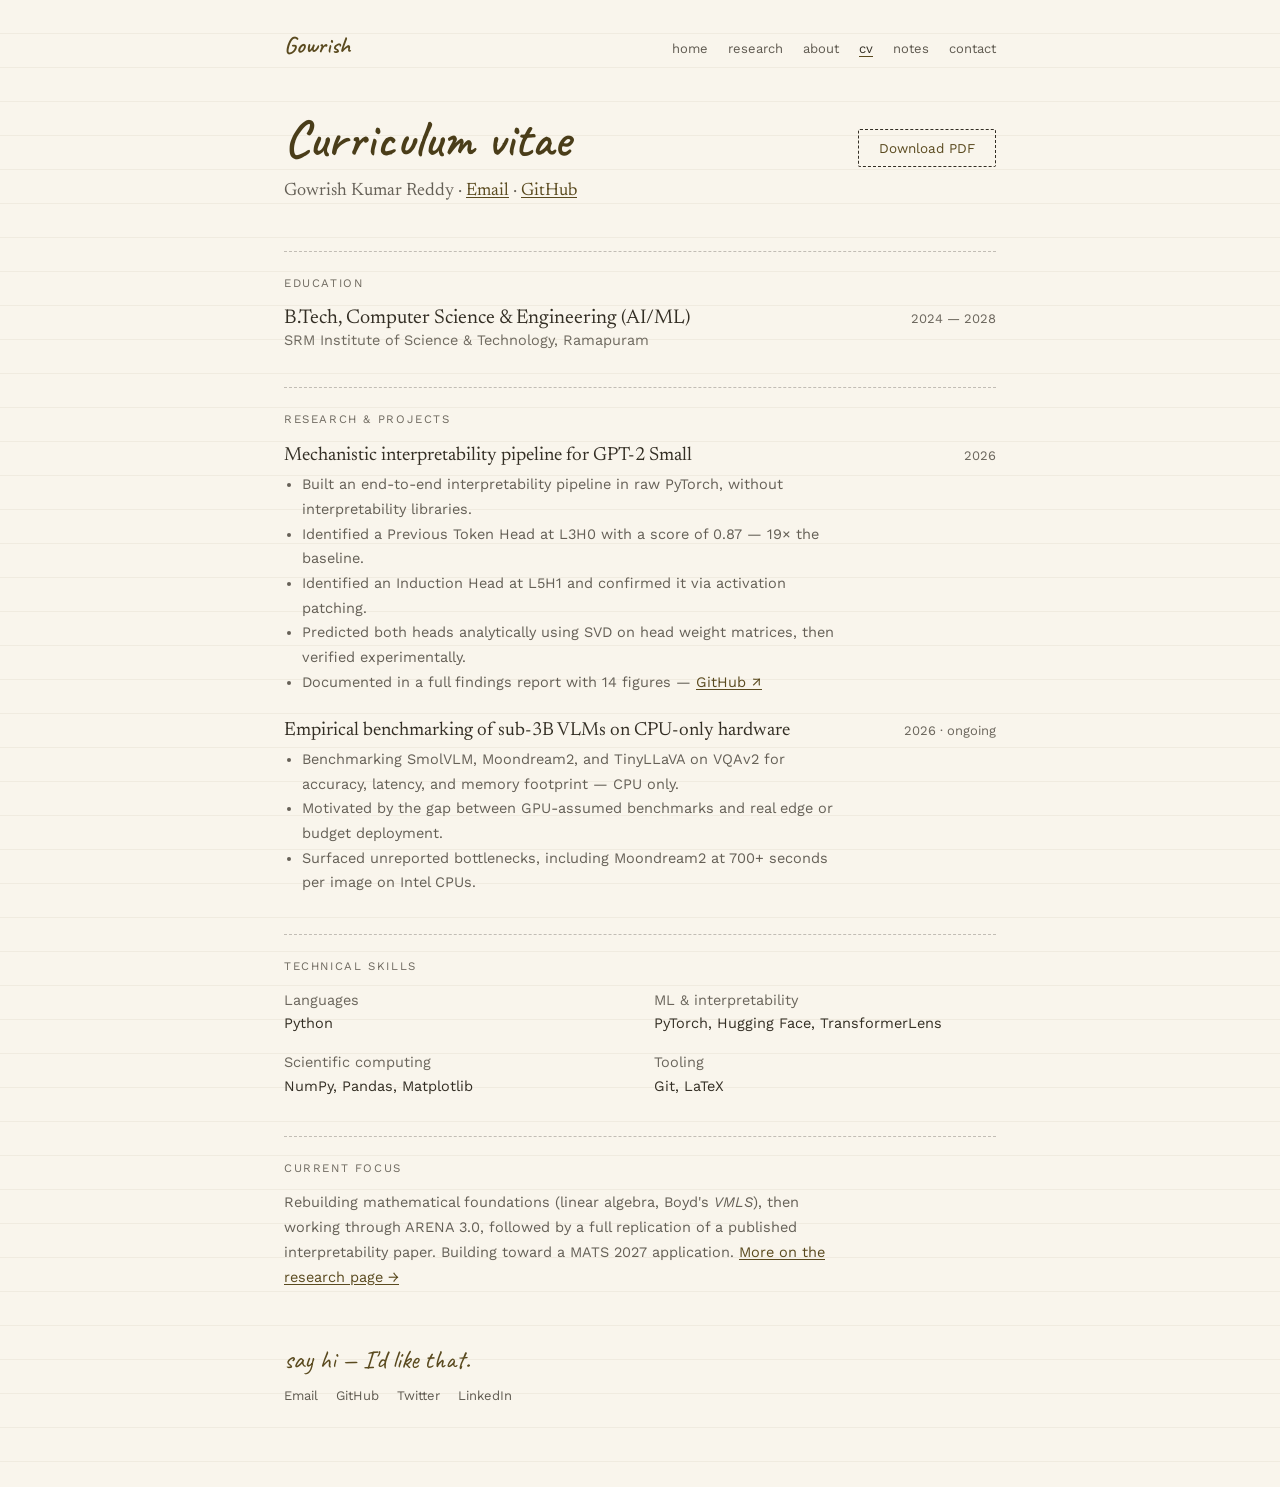
==== cv/index.html @ 9670a247 "Initial portfolio site build Six-page static site (Home, Research, About, CV, Notes, Contact) built " ====
<!DOCTYPE html>
<html lang="en">
<head>
<meta charset="utf-8">
<meta name="viewport" content="width=device-width, initial-scale=1">
<title>CV — Gowrish Kumar Reddy</title>
<meta name="description" content="Curriculum vitae — Gowrish Kumar Reddy.">
<link rel="icon" href="/favicon.svg" type="image/svg+xml">
<link rel="preconnect" href="https://fonts.googleapis.com">
<link rel="preconnect" href="https://fonts.gstatic.com" crossorigin>
<link href="https://fonts.googleapis.com/css2?family=Newsreader:ital,opsz,wght@0,6..72,400;0,6..72,500;0,6..72,600;1,6..72,400&family=Work+Sans:wght@400;500;600&family=Caveat:wght@500;600&display=swap" rel="stylesheet">
<link rel="stylesheet" href="/styles.css">
</head>
<body>
<div class="page">
  <div class="container">
    <header class="site-nav">
      <a href="/" class="wordmark">Gowrish</a>
      <nav class="nav-links">
        <a href="/">home</a>
        <a href="/research/">research</a>
        <a href="/about/">about</a>
        <a href="/cv/" class="active">cv</a>
        <a href="/notes/">notes</a>
        <a href="/contact/">contact</a>
      </nav>
    </header>
  </div>

  <div class="container" style="padding-top:52px">
    <div style="display:flex; justify-content:space-between; align-items:flex-end; gap:20px; flex-wrap:wrap; margin-bottom:10px">
      <h1 class="h1-inner" style="margin:0">Curriculum vitae</h1>
      <a href="/cv.pdf" download class="btn-dashed" style="text-decoration:none">Download PDF</a>
    </div>
    <p style="font-family:'Newsreader',serif; font-size:18px; line-height:1.6; color:var(--ink-75); max-width:52ch; margin:0">Gowrish Kumar Reddy · <a href="mailto:gowrishkumar61@gmail.com" class="link-underline" style="text-underline-offset:2px">Email</a> · <a href="https://github.com/gowrish-kumar-61" class="link-underline" style="text-underline-offset:2px" target="_blank" rel="noopener noreferrer">GitHub</a></p>
  </div>

  <div class="container" style="padding-top:46px">
    <div class="divider" style="padding-top:24px">
      <div class="eyebrow" style="letter-spacing:.14em; margin-bottom:18px">Education</div>
      <div style="display:flex; justify-content:space-between; align-items:baseline; gap:20px; flex-wrap:wrap">
        <div>
          <div style="font-family:'Newsreader',serif; font-size:20px; margin-bottom:4px">B.Tech, Computer Science &amp; Engineering (AI/ML)</div>
          <div style="font-size:14.5px; color:var(--ink-70)">SRM Institute of Science &amp; Technology, Ramapuram</div>
        </div>
        <div style="font-size:13px; color:var(--ink-72); white-space:nowrap">2024 — 2028</div>
      </div>
    </div>
  </div>

  <div class="container" style="padding-top:38px">
    <div class="divider" style="padding-top:24px">
      <div class="eyebrow" style="letter-spacing:.14em; margin-bottom:20px">Research &amp; projects</div>

      <div style="margin-bottom:26px">
        <div style="display:flex; justify-content:space-between; align-items:baseline; gap:20px; flex-wrap:wrap; margin-bottom:8px">
          <div style="font-family:'Newsreader',serif; font-size:19px">Mechanistic interpretability pipeline for GPT-2 Small</div>
          <div style="font-size:13px; color:var(--ink-72); white-space:nowrap">2026</div>
        </div>
        <ul style="margin:0; padding-left:18px; font-size:14.5px; line-height:1.7; color:var(--ink-75); max-width:62ch">
          <li>Built an end-to-end interpretability pipeline in raw PyTorch, without interpretability libraries.</li>
          <li>Identified a Previous Token Head at L3H0 with a score of 0.87 — 19× the baseline.</li>
          <li>Identified an Induction Head at L5H1 and confirmed it via activation patching.</li>
          <li>Predicted both heads analytically using SVD on head weight matrices, then verified experimentally.</li>
          <li>Documented in a full findings report with 14 figures — <a href="https://github.com/gowrish-kumar-61/mechanistic-interp-gpt2" class="link-underline" style="text-underline-offset:2px" target="_blank" rel="noopener noreferrer">GitHub ↗</a></li>
        </ul>
      </div>

      <div>
        <div style="display:flex; justify-content:space-between; align-items:baseline; gap:20px; flex-wrap:wrap; margin-bottom:8px">
          <div style="font-family:'Newsreader',serif; font-size:19px">Empirical benchmarking of sub-3B VLMs on CPU-only hardware</div>
          <div style="font-size:13px; color:var(--ink-72); white-space:nowrap">2026 · ongoing</div>
        </div>
        <ul style="margin:0; padding-left:18px; font-size:14.5px; line-height:1.7; color:var(--ink-75); max-width:62ch">
          <li>Benchmarking SmolVLM, Moondream2, and TinyLLaVA on VQAv2 for accuracy, latency, and memory footprint — CPU only.</li>
          <li>Motivated by the gap between GPU-assumed benchmarks and real edge or budget deployment.</li>
          <li>Surfaced unreported bottlenecks, including Moondream2 at 700+ seconds per image on Intel CPUs.</li>
        </ul>
      </div>
    </div>
  </div>

  <div class="container" style="padding-top:38px">
    <div class="divider" style="padding-top:24px">
      <div class="eyebrow" style="letter-spacing:.14em; margin-bottom:16px">Technical skills</div>
      <div class="skills-grid">
        <div><span class="label">Languages</span><br>Python</div>
        <div><span class="label">ML &amp; interpretability</span><br>PyTorch, Hugging Face, TransformerLens</div>
        <div><span class="label">Scientific computing</span><br>NumPy, Pandas, Matplotlib</div>
        <div><span class="label">Tooling</span><br>Git, LaTeX</div>
      </div>
    </div>
  </div>

  <div class="container" style="padding-top:38px">
    <div class="divider" style="padding-top:24px">
      <div class="eyebrow" style="letter-spacing:.14em; margin-bottom:16px">Current focus</div>
      <p style="font-size:14.5px; line-height:1.72; color:var(--ink-75); max-width:62ch; margin:0; text-wrap:pretty">Rebuilding mathematical foundations (linear algebra, Boyd's <i>VMLS</i>), then working through ARENA 3.0, followed by a full replication of a published interpretability paper. Building toward a MATS 2027 application. <a href="/research/" class="link-underline" style="text-underline-offset:2px">More on the research page →</a></p>
    </div>
  </div>

  <footer class="container site-footer">
    <div class="footer-title">say hi — I'd like that.</div>
    <div class="footer-links">
      <a href="mailto:gowrishkumar61@gmail.com">Email</a>
      <a href="https://github.com/gowrish-kumar-61" target="_blank" rel="noopener noreferrer">GitHub</a>
      <a href="https://twitter.com/gowrishkumar23" target="_blank" rel="noopener noreferrer">Twitter</a>
      <a href="https://linkedin.com/in/gowrish-kumar-reddy-ab1a0132b" target="_blank" rel="noopener noreferrer">LinkedIn</a>
    </div>
  </footer>
</div>
</body>
</html>
---- styles.css ----
/* Design tokens — see README.md */
:root {
  --paper: #f9f5ec;
  --rule-line: rgba(120, 100, 60, .07);
  --ink: #332e24;
  --ink-80: rgba(51, 46, 36, .8);
  --ink-78: rgba(51, 46, 36, .78);
  --ink-76: rgba(51, 46, 36, .76);
  --ink-75: rgba(51, 46, 36, .75);
  --ink-72: rgba(51, 46, 36, .72);
  --ink-70: rgba(51, 46, 36, .7);
  --ink-68: rgba(51, 46, 36, .68);
  --heading-brown: #4a3d19;
  --accent-brown: #5a4a1f;
  --link-hover: #8a6f1f;
  --sticky-yellow: #fef4a8;
  --sticky-ink: #5a5320;
  --panel-wash: rgba(90, 74, 31, .06);
  --chip-bg: rgba(90, 74, 31, .13);
  --dashed-rule: rgba(51, 46, 36, .28);
}

* { box-sizing: border-box; }

body {
  margin: 0;
  background: var(--paper);
  color: var(--ink);
  font-family: 'Work Sans', system-ui, sans-serif;
}

a { color: var(--accent-brown); text-decoration: none; }
a:hover { color: var(--link-hover); }

.page {
  min-height: 100vh;
  background: var(--paper);
  background-image: repeating-linear-gradient(var(--paper) 0 33px, var(--rule-line) 33px 34px);
  padding-bottom: 84px;
}

.container {
  max-width: 780px;
  margin: 0 auto;
  padding: 0 34px;
}

/* Nav */
.site-nav {
  display: flex;
  justify-content: space-between;
  align-items: baseline;
  flex-wrap: wrap;
  gap: 14px;
  padding-top: 30px;
}

.wordmark {
  font-family: 'Caveat', cursive;
  font-size: 24px;
  font-weight: 600;
  color: var(--accent-brown);
}

.nav-links {
  display: flex;
  gap: 20px;
  font-size: 13px;
  color: var(--ink-78);
  flex-wrap: wrap;
}

.nav-links a { color: inherit; }
.nav-links a:hover { color: var(--link-hover); }
.nav-links a.active {
  color: var(--ink);
  border-bottom: 1.5px solid var(--accent-brown);
}

/* Footer */
.site-footer { padding-top: 52px; }

.footer-title {
  font-family: 'Caveat', cursive;
  font-size: 26px;
  color: var(--accent-brown);
  margin-bottom: 12px;
}

.footer-links {
  display: flex;
  gap: 18px;
  font-size: 13px;
  color: var(--ink-78);
  flex-wrap: wrap;
}

.footer-links a { color: inherit; }
.footer-links a:hover { color: var(--link-hover); }

/* Headings */
.h1-home {
  font-family: 'Caveat', cursive;
  font-weight: 600;
  font-size: clamp(40px, 6.4vw, 64px);
  line-height: 1.02;
  margin: 0 0 20px;
  color: var(--heading-brown);
}

.h1-inner {
  font-family: 'Caveat', cursive;
  font-weight: 600;
  font-size: clamp(36px, 5.4vw, 52px);
  line-height: 1.05;
  margin: 0 0 20px;
  color: var(--heading-brown);
}

.subheading {
  font-family: 'Caveat', cursive;
  font-size: 27px;
  color: var(--accent-brown);
  margin-bottom: 6px;
}

.subheading-lg {
  font-family: 'Caveat', cursive;
  font-size: 28px;
  color: var(--accent-brown);
}

/* Components */
.badge-sticky {
  display: inline-block;
  background: var(--sticky-yellow);
  padding: 6px 12px;
  font-size: 12px;
  color: var(--sticky-ink);
  transform: rotate(-1.2deg);
  margin-bottom: 26px;
  box-shadow: 0 1px 3px rgba(0, 0, 0, .12);
}

.sticky-note {
  background: var(--sticky-yellow);
  padding: 16px 18px;
  font-size: 13.5px;
  line-height: 1.6;
  color: var(--sticky-ink);
  transform: rotate(-.7deg);
  box-shadow: 0 1px 3px rgba(0, 0, 0, .12);
}

.sticky-note a { color: var(--sticky-ink); text-decoration: underline; }

.quote-panel {
  background: var(--panel-wash);
  border-radius: 3px;
  padding: 20px 24px;
}

.quote-panel blockquote {
  font-family: 'Newsreader', serif;
  font-style: italic;
  font-size: 20px;
  line-height: 1.45;
  color: var(--heading-brown);
  margin: 0;
}

.quote-panel .caption {
  font-size: 12.5px;
  color: var(--ink-80);
  margin-top: 10px;
  line-height: 1.6;
}

.btn-dashed {
  display: inline-block;
  border: 1.5px dashed var(--ink);
  border-radius: 2px;
  padding: 10px 20px;
  font-size: 13.5px;
}

.link-underline {
  text-decoration: underline;
  text-underline-offset: 3px;
}

.divider {
  border-top: 1.5px dashed var(--dashed-rule);
}

.eyebrow {
  font-size: 11.5px;
  letter-spacing: .12em;
  text-transform: uppercase;
  color: var(--ink-70);
}

.chip {
  font-size: 12px;
  background: var(--chip-bg);
  padding: 5px 11px;
  border-radius: 3px;
  color: var(--ink-75);
}

.chip-lg {
  background: rgba(90, 74, 31, .14);
  padding: 3px 9px;
  border-radius: 3px;
}

.chip-row {
  display: flex;
  gap: 10px;
  flex-wrap: wrap;
}

.meta-row {
  display: flex;
  gap: 12px;
  align-items: center;
  font-size: 12.5px;
  color: var(--ink-78);
  flex-wrap: wrap;
}

.card-grid {
  display: grid;
  grid-template-columns: repeat(auto-fit, minmax(min(100%, 220px), 1fr));
  gap: 20px;
}

.contact-grid {
  display: grid;
  grid-template-columns: repeat(auto-fit, minmax(min(100%, 200px), 1fr));
  gap: 18px;
  max-width: 620px;
}

.contact-card {
  background: var(--panel-wash);
  border-radius: 3px;
  padding: 18px 20px;
  display: block;
}

.contact-card .eyebrow { margin-bottom: 6px; }
.contact-card .card-title {
  font-family: 'Newsreader', serif;
  font-size: 19px;
  color: var(--ink);
}

.skills-grid {
  display: grid;
  grid-template-columns: repeat(auto-fit, minmax(min(100%, 240px), 1fr));
  gap: 16px 28px;
  font-size: 14.5px;
  line-height: 1.6;
}

.skills-grid .label { color: var(--ink-72); }

.pdf-chip {
  border: 1.5px dashed rgba(51, 46, 36, .35);
  border-radius: 2px;
  padding: 9px 16px;
  font-size: 13px;
  color: var(--ink-72);
  cursor: default;
}
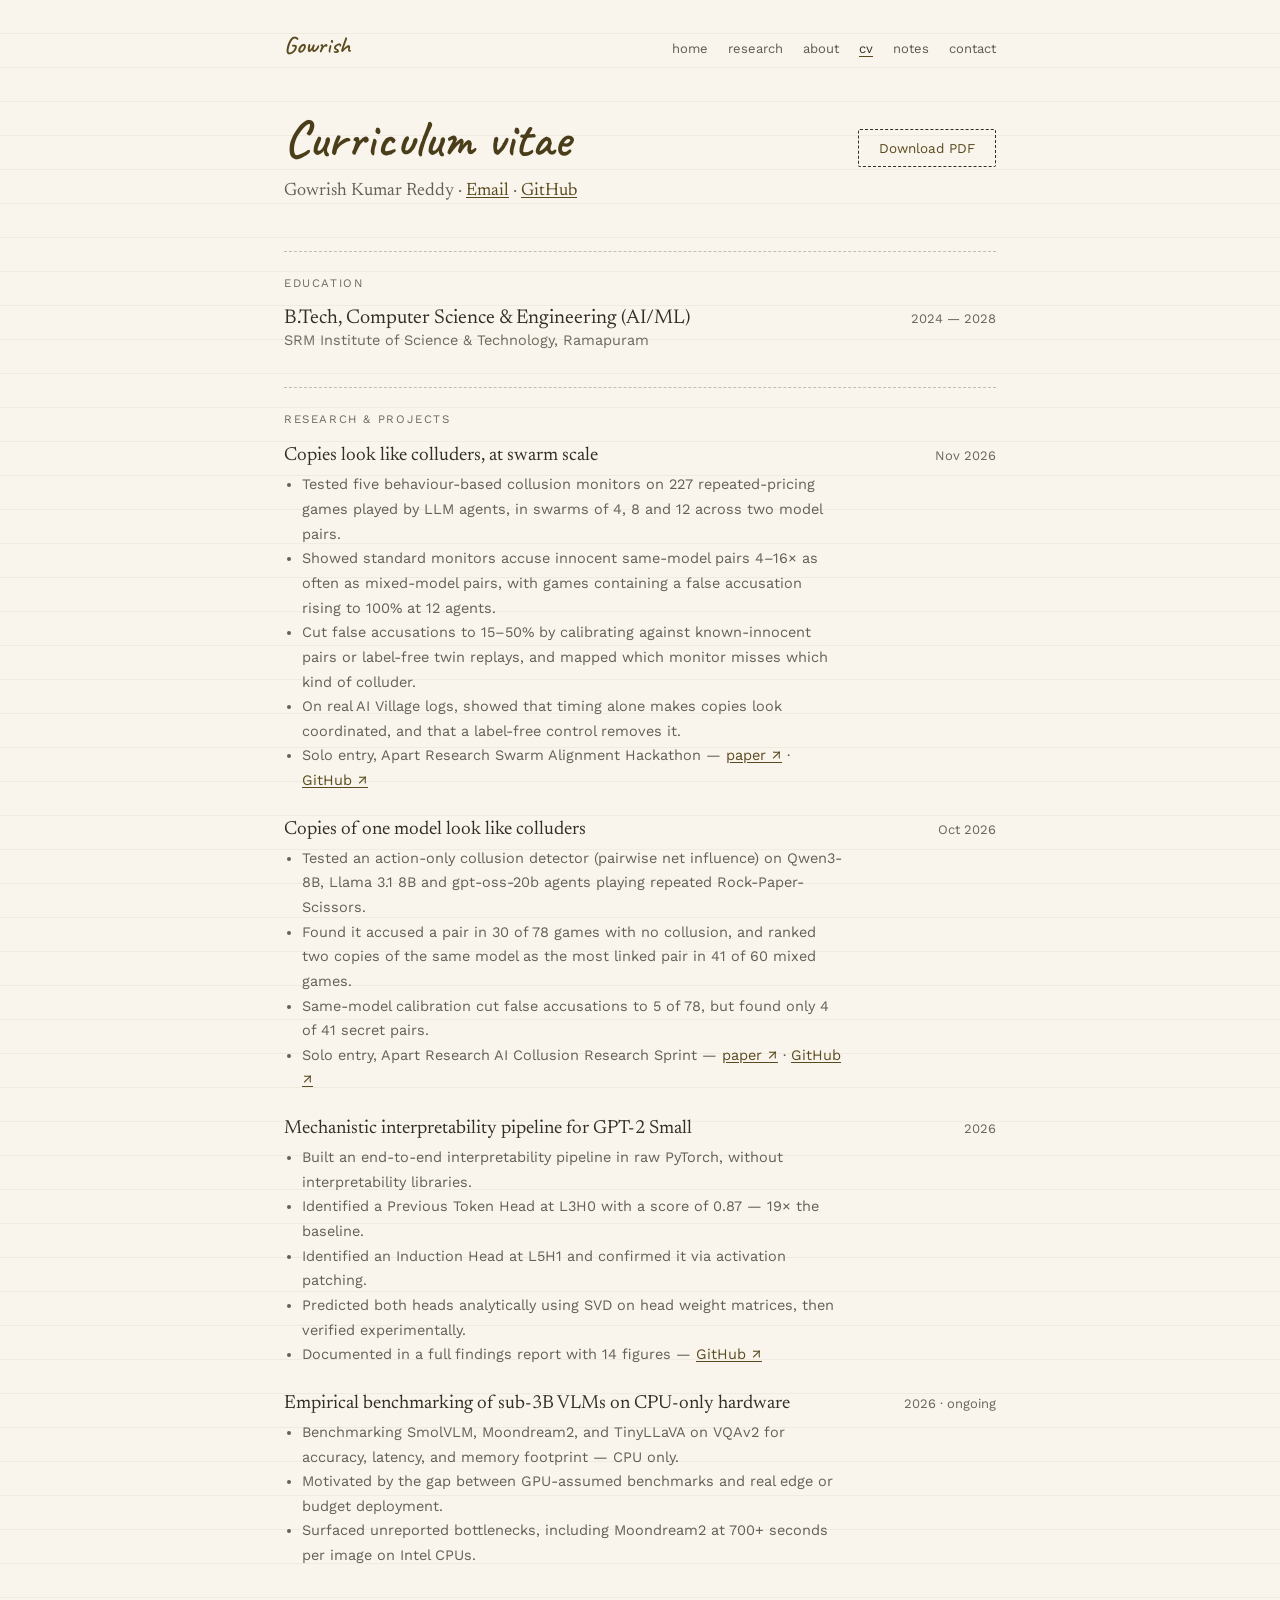
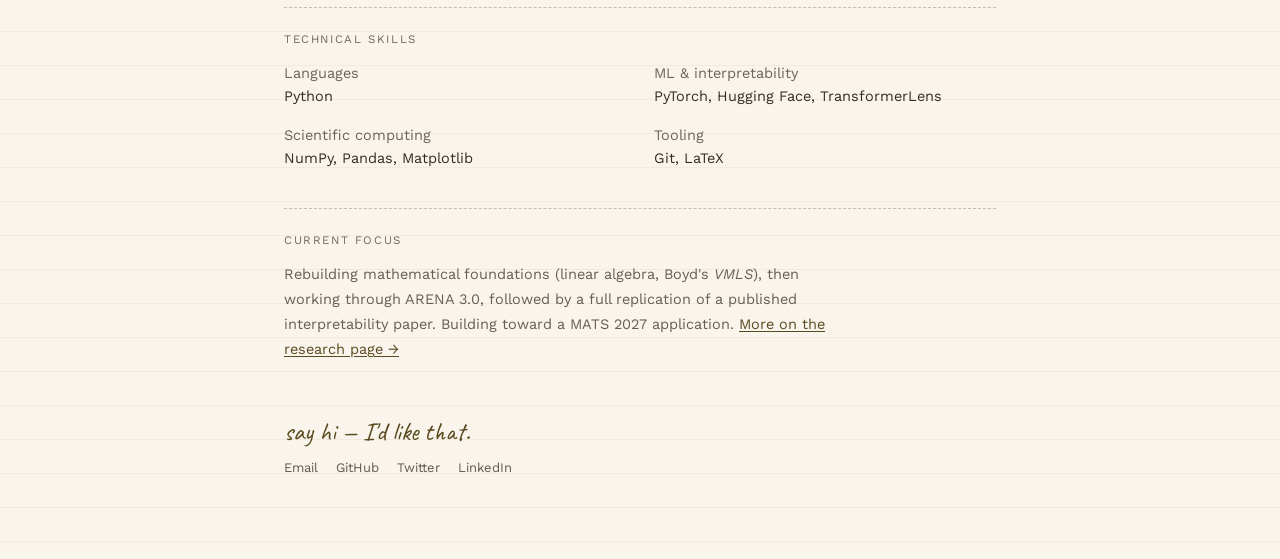
==== commit 51e79352: "Add swarm-scale collusion monitor project (Apart Swarm Alignment Hackathon) Adds the project to the " ====
--- a/cv/index.html
+++ b/cv/index.html
@@ -51,6 +51,33 @@
   <div class="container" style="padding-top:38px">
     <div class="divider" style="padding-top:24px">
       <div class="eyebrow" style="letter-spacing:.14em; margin-bottom:20px">Research &amp; projects</div>
+
+      <div style="margin-bottom:26px">
+        <div style="display:flex; justify-content:space-between; align-items:baseline; gap:20px; flex-wrap:wrap; margin-bottom:8px">
+          <div style="font-family:'Newsreader',serif; font-size:19px">Copies look like colluders, at swarm scale</div>
+          <div style="font-size:13px; color:var(--ink-72); white-space:nowrap">Nov 2026</div>
+        </div>
+        <ul style="margin:0; padding-left:18px; font-size:14.5px; line-height:1.7; color:var(--ink-75); max-width:62ch">
+          <li>Tested five behaviour-based collusion monitors on 227 repeated-pricing games played by LLM agents, in swarms of 4, 8 and 12 across two model pairs.</li>
+          <li>Showed standard monitors accuse innocent same-model pairs 4–16× as often as mixed-model pairs, with games containing a false accusation rising to 100% at 12 agents.</li>
+          <li>Cut false accusations to 15–50% by calibrating against known-innocent pairs or label-free twin replays, and mapped which monitor misses which kind of colluder.</li>
+          <li>On real AI Village logs, showed that timing alone makes copies look coordinated, and that a label-free control removes it.</li>
+          <li>Solo entry, Apart Research Swarm Alignment Hackathon — <a href="/research/copies-look-like-colluders-swarm.pdf" class="link-underline" style="text-underline-offset:2px" target="_blank" rel="noopener noreferrer">paper ↗</a> · <a href="https://github.com/gowrish-kumar-61/copies-look-like-colluders-swarm" class="link-underline" style="text-underline-offset:2px" target="_blank" rel="noopener noreferrer">GitHub ↗</a></li>
+        </ul>
+      </div>
+
+      <div style="margin-bottom:26px">
+        <div style="display:flex; justify-content:space-between; align-items:baseline; gap:20px; flex-wrap:wrap; margin-bottom:8px">
+          <div style="font-family:'Newsreader',serif; font-size:19px">Copies of one model look like colluders</div>
+          <div style="font-size:13px; color:var(--ink-72); white-space:nowrap">Oct 2026</div>
+        </div>
+        <ul style="margin:0; padding-left:18px; font-size:14.5px; line-height:1.7; color:var(--ink-75); max-width:62ch">
+          <li>Tested an action-only collusion detector (pairwise net influence) on Qwen3-8B, Llama 3.1 8B and gpt-oss-20b agents playing repeated Rock-Paper-Scissors.</li>
+          <li>Found it accused a pair in 30 of 78 games with no collusion, and ranked two copies of the same model as the most linked pair in 41 of 60 mixed games.</li>
+          <li>Same-model calibration cut false accusations to 5 of 78, but found only 4 of 41 secret pairs.</li>
+          <li>Solo entry, Apart Research AI Collusion Research Sprint — <a href="/research/copies-look-like-colluders.pdf" class="link-underline" style="text-underline-offset:2px" target="_blank" rel="noopener noreferrer">paper ↗</a> · <a href="https://github.com/gowrish-kumar-61/copies-look-like-colluders" class="link-underline" style="text-underline-offset:2px" target="_blank" rel="noopener noreferrer">GitHub ↗</a></li>
+        </ul>
+      </div>
 
       <div style="margin-bottom:26px">
         <div style="display:flex; justify-content:space-between; align-items:baseline; gap:20px; flex-wrap:wrap; margin-bottom:8px">
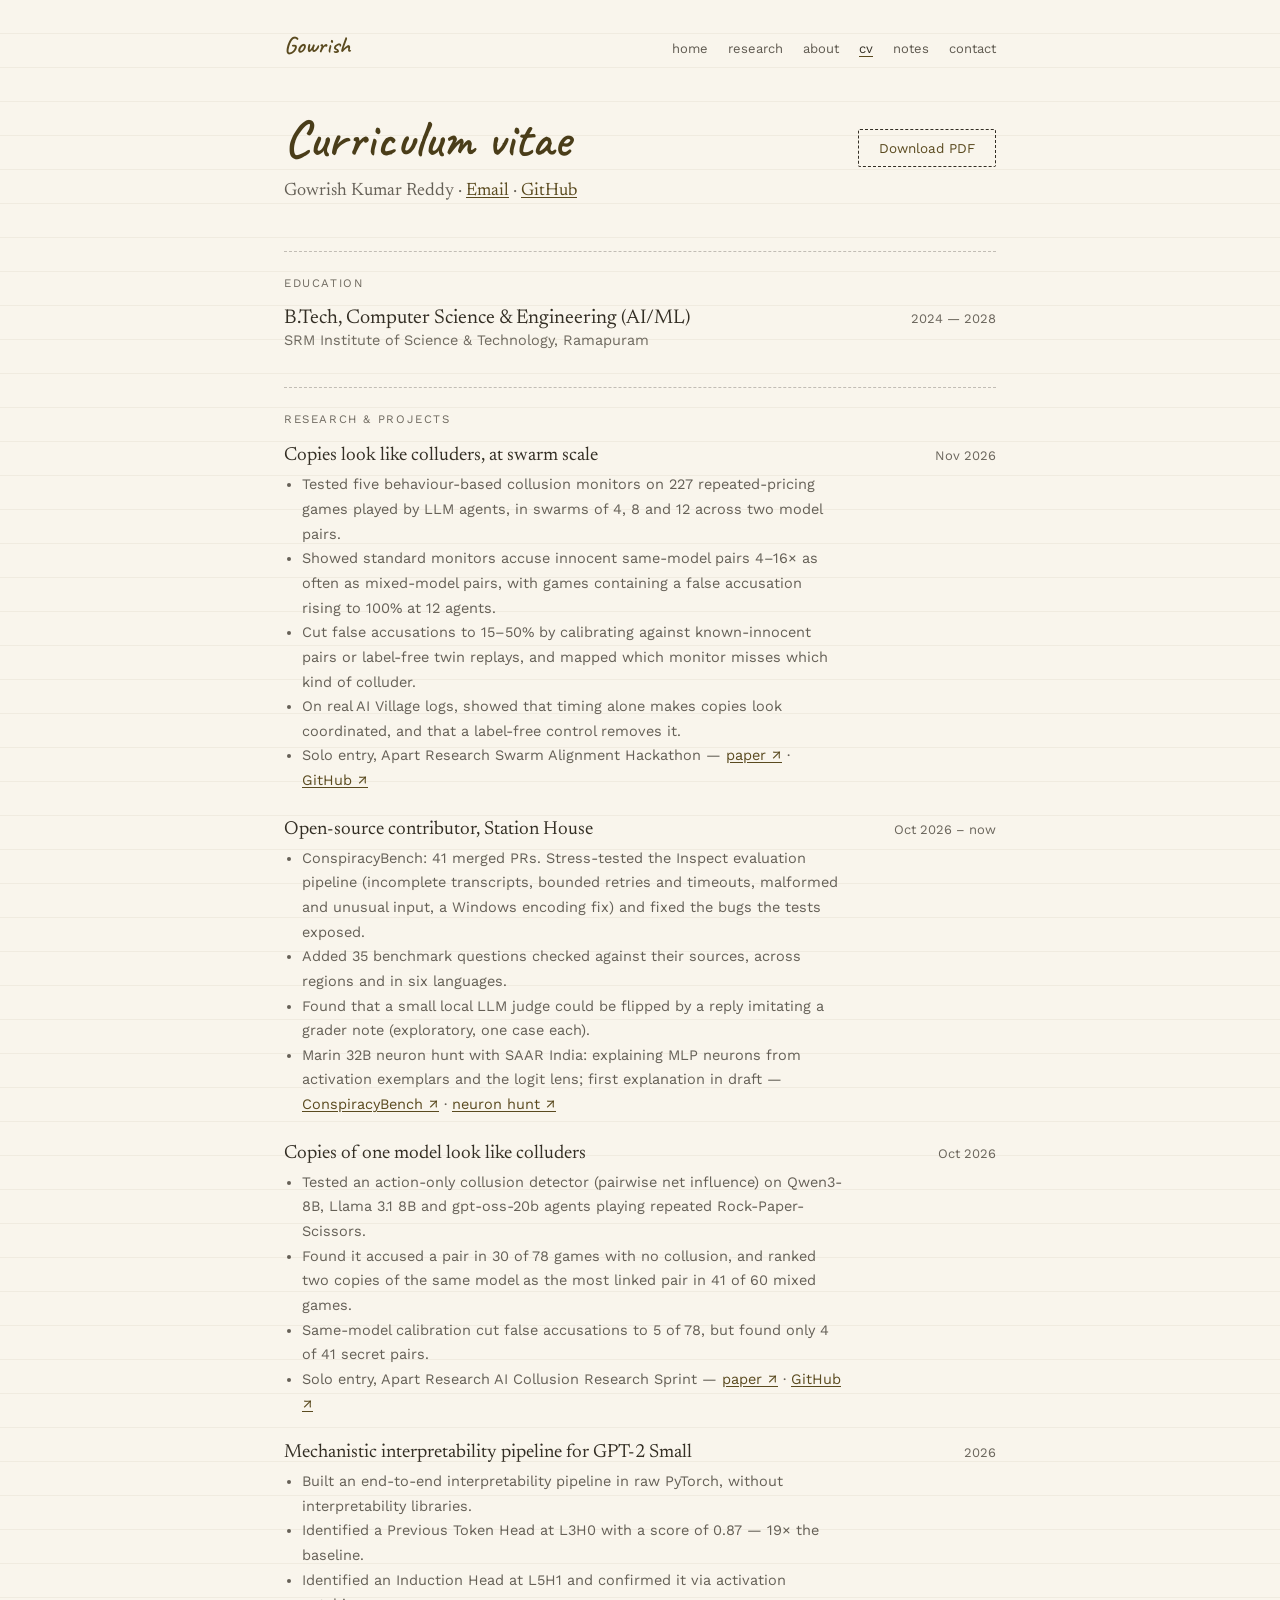
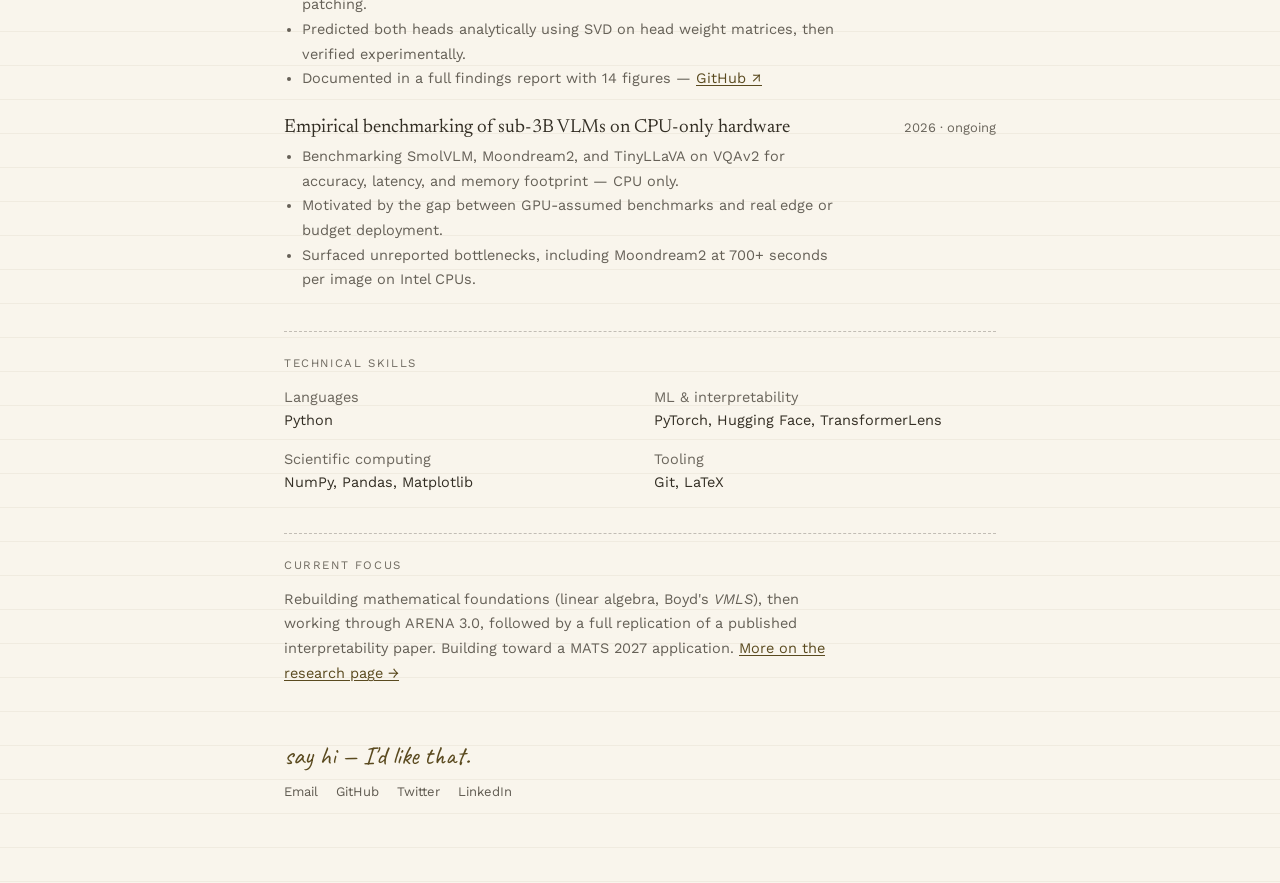
==== commit e01746ba: "Add Station House work: ConspiracyBench and Marin neuron hunt Home card, research section 02 (later " ====
--- a/cv/index.html
+++ b/cv/index.html
@@ -63,6 +63,19 @@
           <li>Cut false accusations to 15–50% by calibrating against known-innocent pairs or label-free twin replays, and mapped which monitor misses which kind of colluder.</li>
           <li>On real AI Village logs, showed that timing alone makes copies look coordinated, and that a label-free control removes it.</li>
           <li>Solo entry, Apart Research Swarm Alignment Hackathon — <a href="/research/copies-look-like-colluders-swarm.pdf" class="link-underline" style="text-underline-offset:2px" target="_blank" rel="noopener noreferrer">paper ↗</a> · <a href="https://github.com/gowrish-kumar-61/copies-look-like-colluders-swarm" class="link-underline" style="text-underline-offset:2px" target="_blank" rel="noopener noreferrer">GitHub ↗</a></li>
+        </ul>
+      </div>
+
+      <div style="margin-bottom:26px">
+        <div style="display:flex; justify-content:space-between; align-items:baseline; gap:20px; flex-wrap:wrap; margin-bottom:8px">
+          <div style="font-family:'Newsreader',serif; font-size:19px">Open-source contributor, Station House</div>
+          <div style="font-size:13px; color:var(--ink-72); white-space:nowrap">Oct 2026 – now</div>
+        </div>
+        <ul style="margin:0; padding-left:18px; font-size:14.5px; line-height:1.7; color:var(--ink-75); max-width:62ch">
+          <li>ConspiracyBench: 41 merged PRs. Stress-tested the Inspect evaluation pipeline (incomplete transcripts, bounded retries and timeouts, malformed and unusual input, a Windows encoding fix) and fixed the bugs the tests exposed.</li>
+          <li>Added 35 benchmark questions checked against their sources, across regions and in six languages.</li>
+          <li>Found that a small local LLM judge could be flipped by a reply imitating a grader note (exploratory, one case each).</li>
+          <li>Marin 32B neuron hunt with SAAR India: explaining MLP neurons from activation exemplars and the logit lens; first explanation in draft — <a href="https://huggingface.co/spaces/Station-house/ConspiracyBench" class="link-underline" style="text-underline-offset:2px" target="_blank" rel="noopener noreferrer">ConspiracyBench ↗</a> · <a href="https://github.com/Station-House/marin-neuron-hunt" class="link-underline" style="text-underline-offset:2px" target="_blank" rel="noopener noreferrer">neuron hunt ↗</a></li>
         </ul>
       </div>
 
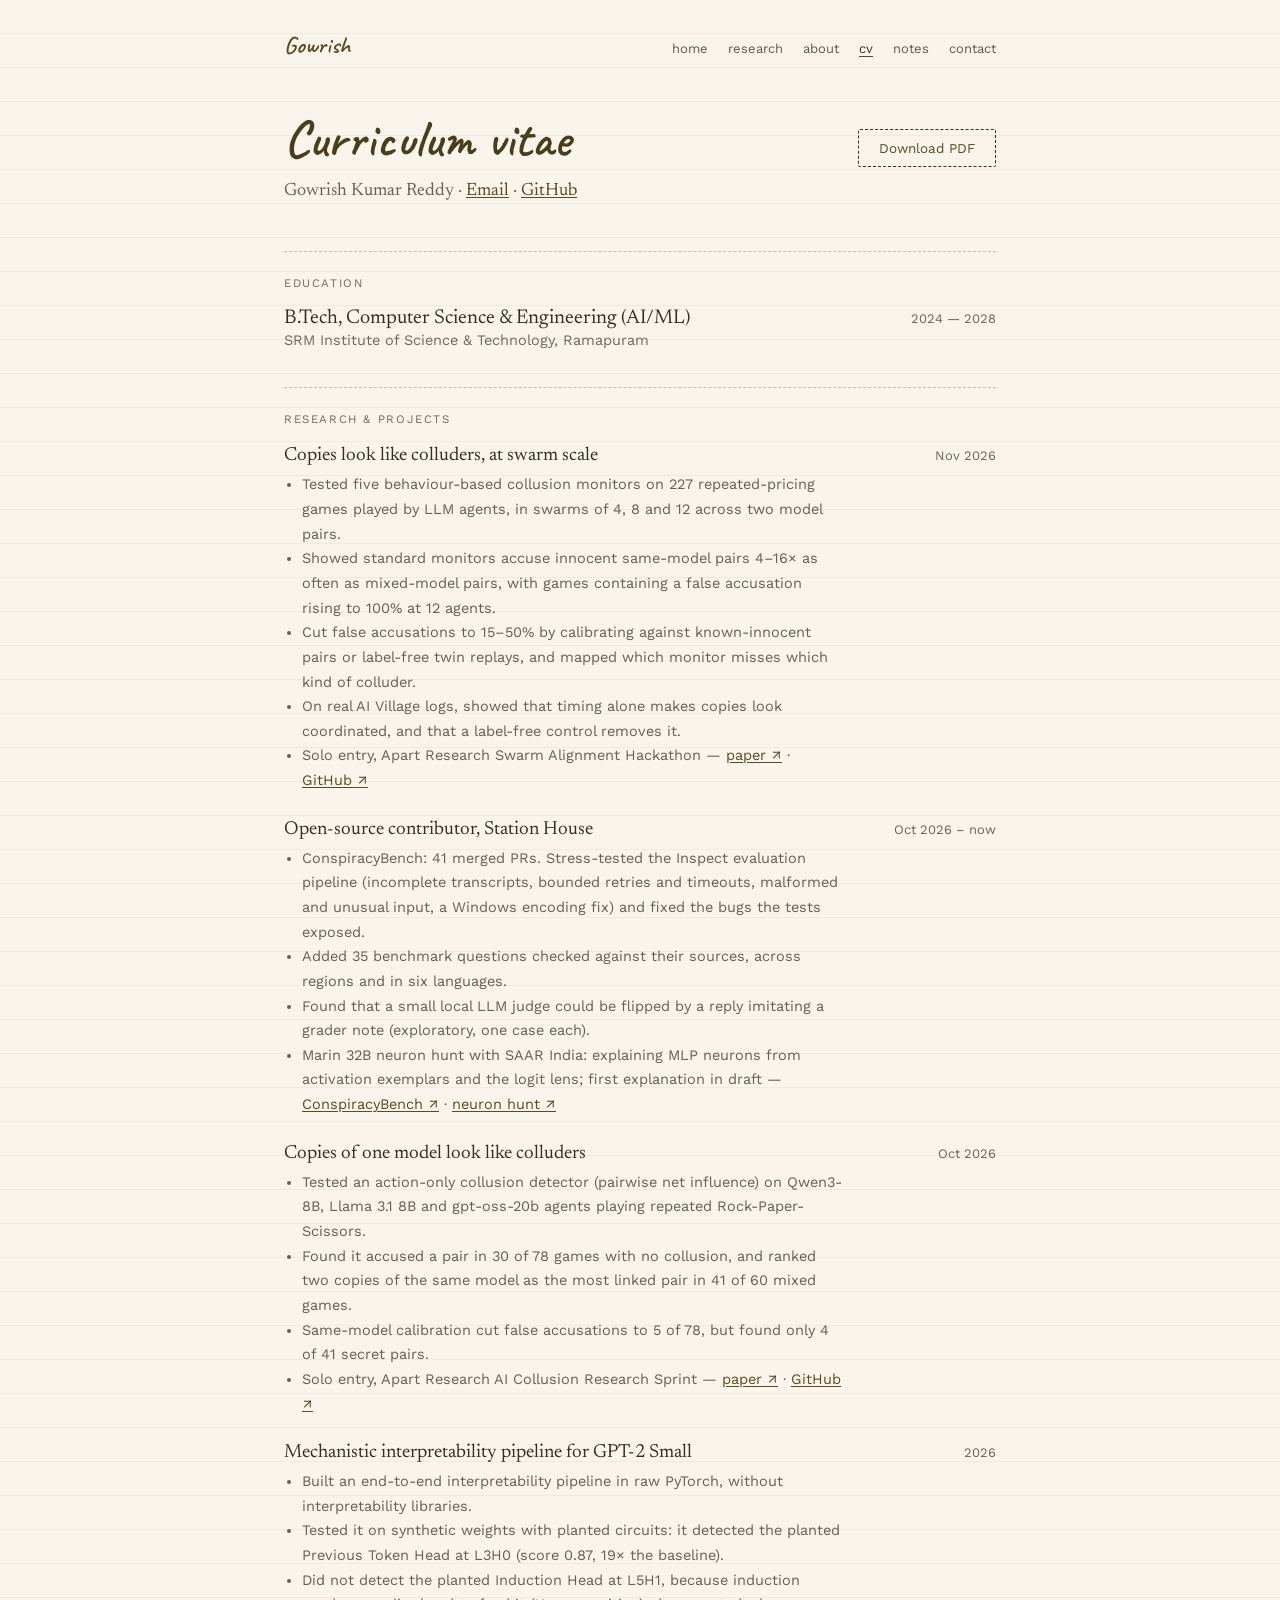
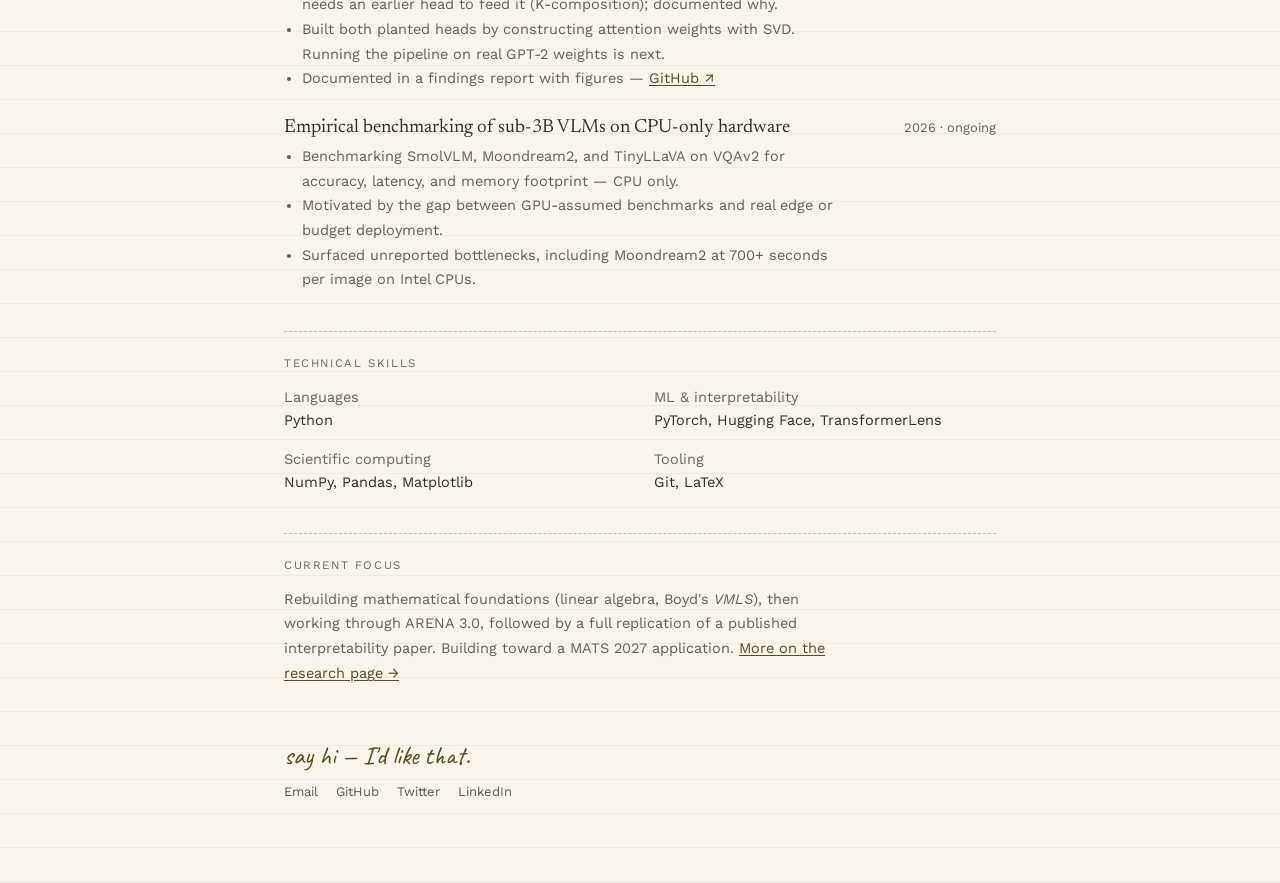
==== commit 3e79a864: "Describe the GPT-2 work as it is: pipeline tested on synthetic weights with planted circuits The pla" ====
--- a/cv/index.html
+++ b/cv/index.html
@@ -99,10 +99,10 @@
         </div>
         <ul style="margin:0; padding-left:18px; font-size:14.5px; line-height:1.7; color:var(--ink-75); max-width:62ch">
           <li>Built an end-to-end interpretability pipeline in raw PyTorch, without interpretability libraries.</li>
-          <li>Identified a Previous Token Head at L3H0 with a score of 0.87 — 19× the baseline.</li>
-          <li>Identified an Induction Head at L5H1 and confirmed it via activation patching.</li>
-          <li>Predicted both heads analytically using SVD on head weight matrices, then verified experimentally.</li>
-          <li>Documented in a full findings report with 14 figures — <a href="https://github.com/gowrish-kumar-61/mechanistic-interp-gpt2" class="link-underline" style="text-underline-offset:2px" target="_blank" rel="noopener noreferrer">GitHub ↗</a></li>
+          <li>Tested it on synthetic weights with planted circuits: it detected the planted Previous Token Head at L3H0 (score 0.87, 19× the baseline).</li>
+          <li>Did not detect the planted Induction Head at L5H1, because induction needs an earlier head to feed it (K-composition); documented why.</li>
+          <li>Built both planted heads by constructing attention weights with SVD. Running the pipeline on real GPT-2 weights is next.</li>
+          <li>Documented in a findings report with figures — <a href="https://github.com/gowrish-kumar-61/mechanistic-interp-gpt2" class="link-underline" style="text-underline-offset:2px" target="_blank" rel="noopener noreferrer">GitHub ↗</a></li>
         </ul>
       </div>
 
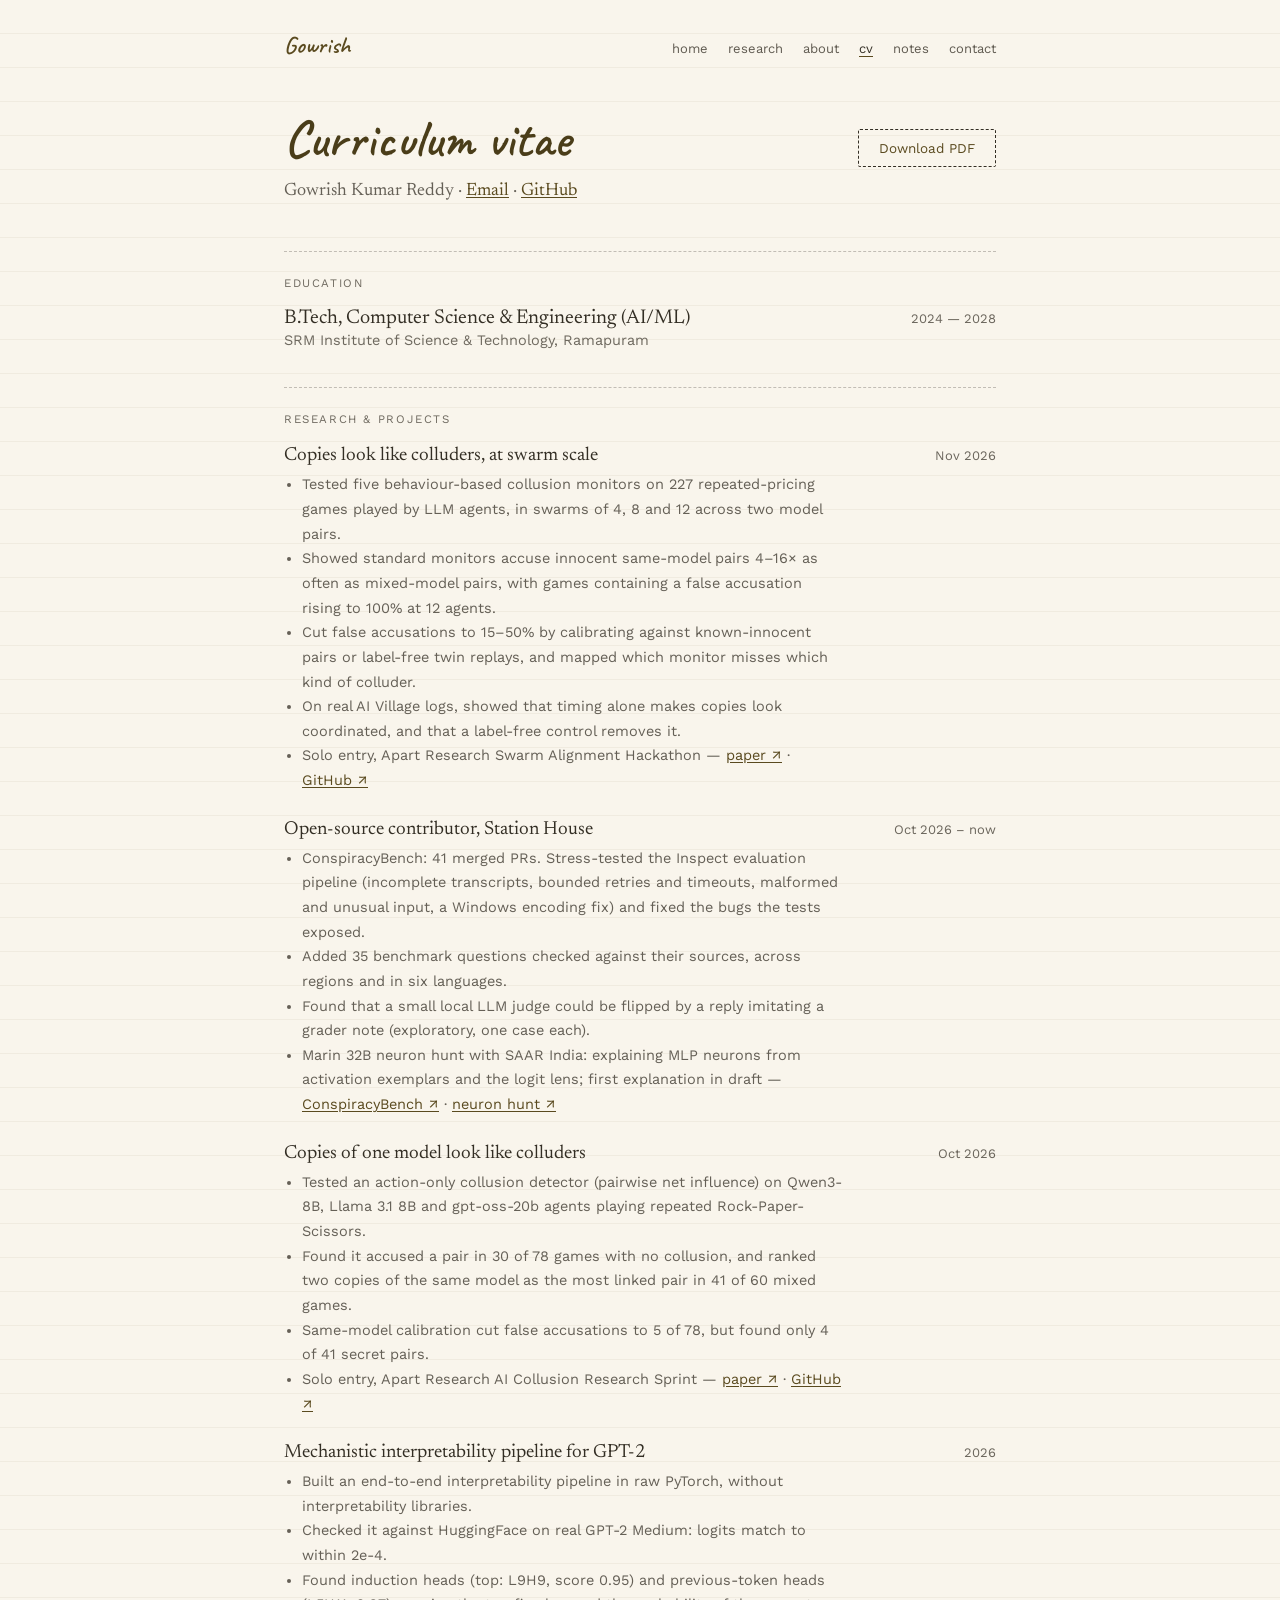
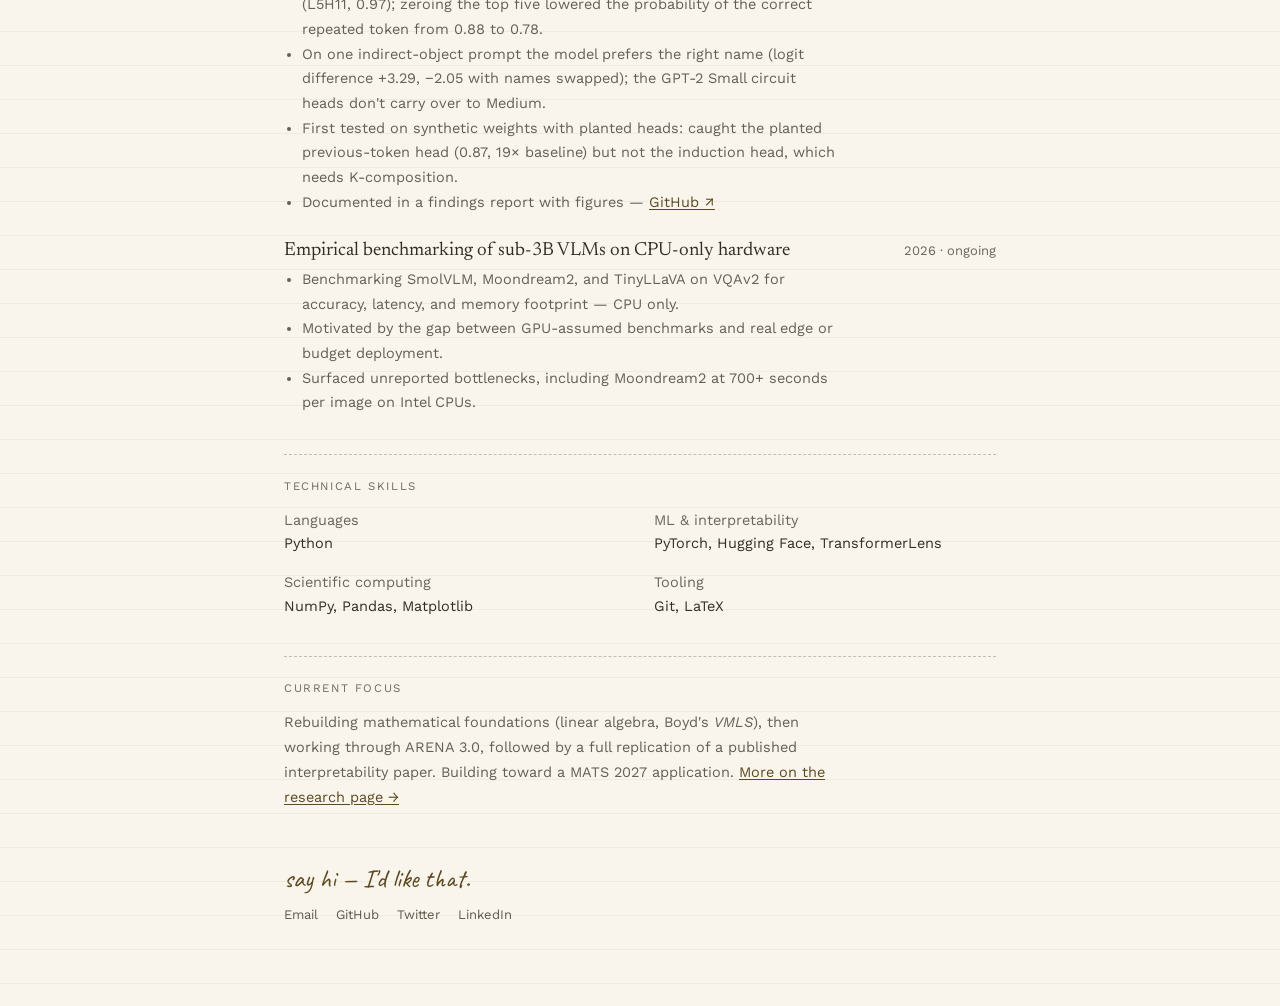
==== commit 83affaef: "Report the real GPT-2 Medium results: HuggingFace parity, induction heads, ablation, IOI on one prom" ====
--- a/cv/index.html
+++ b/cv/index.html
@@ -94,14 +94,15 @@
 
       <div style="margin-bottom:26px">
         <div style="display:flex; justify-content:space-between; align-items:baseline; gap:20px; flex-wrap:wrap; margin-bottom:8px">
-          <div style="font-family:'Newsreader',serif; font-size:19px">Mechanistic interpretability pipeline for GPT-2 Small</div>
+          <div style="font-family:'Newsreader',serif; font-size:19px">Mechanistic interpretability pipeline for GPT-2</div>
           <div style="font-size:13px; color:var(--ink-72); white-space:nowrap">2026</div>
         </div>
         <ul style="margin:0; padding-left:18px; font-size:14.5px; line-height:1.7; color:var(--ink-75); max-width:62ch">
           <li>Built an end-to-end interpretability pipeline in raw PyTorch, without interpretability libraries.</li>
-          <li>Tested it on synthetic weights with planted circuits: it detected the planted Previous Token Head at L3H0 (score 0.87, 19× the baseline).</li>
-          <li>Did not detect the planted Induction Head at L5H1, because induction needs an earlier head to feed it (K-composition); documented why.</li>
-          <li>Built both planted heads by constructing attention weights with SVD. Running the pipeline on real GPT-2 weights is next.</li>
+          <li>Checked it against HuggingFace on real GPT-2 Medium: logits match to within 2e-4.</li>
+          <li>Found induction heads (top: L9H9, score 0.95) and previous-token heads (L5H11, 0.97); zeroing the top five lowered the probability of the correct repeated token from 0.88 to 0.78.</li>
+          <li>On one indirect-object prompt the model prefers the right name (logit difference +3.29, −2.05 with names swapped); the GPT-2 Small circuit heads don't carry over to Medium.</li>
+          <li>First tested on synthetic weights with planted heads: caught the planted previous-token head (0.87, 19× baseline) but not the induction head, which needs K-composition.</li>
           <li>Documented in a findings report with figures — <a href="https://github.com/gowrish-kumar-61/mechanistic-interp-gpt2" class="link-underline" style="text-underline-offset:2px" target="_blank" rel="noopener noreferrer">GitHub ↗</a></li>
         </ul>
       </div>
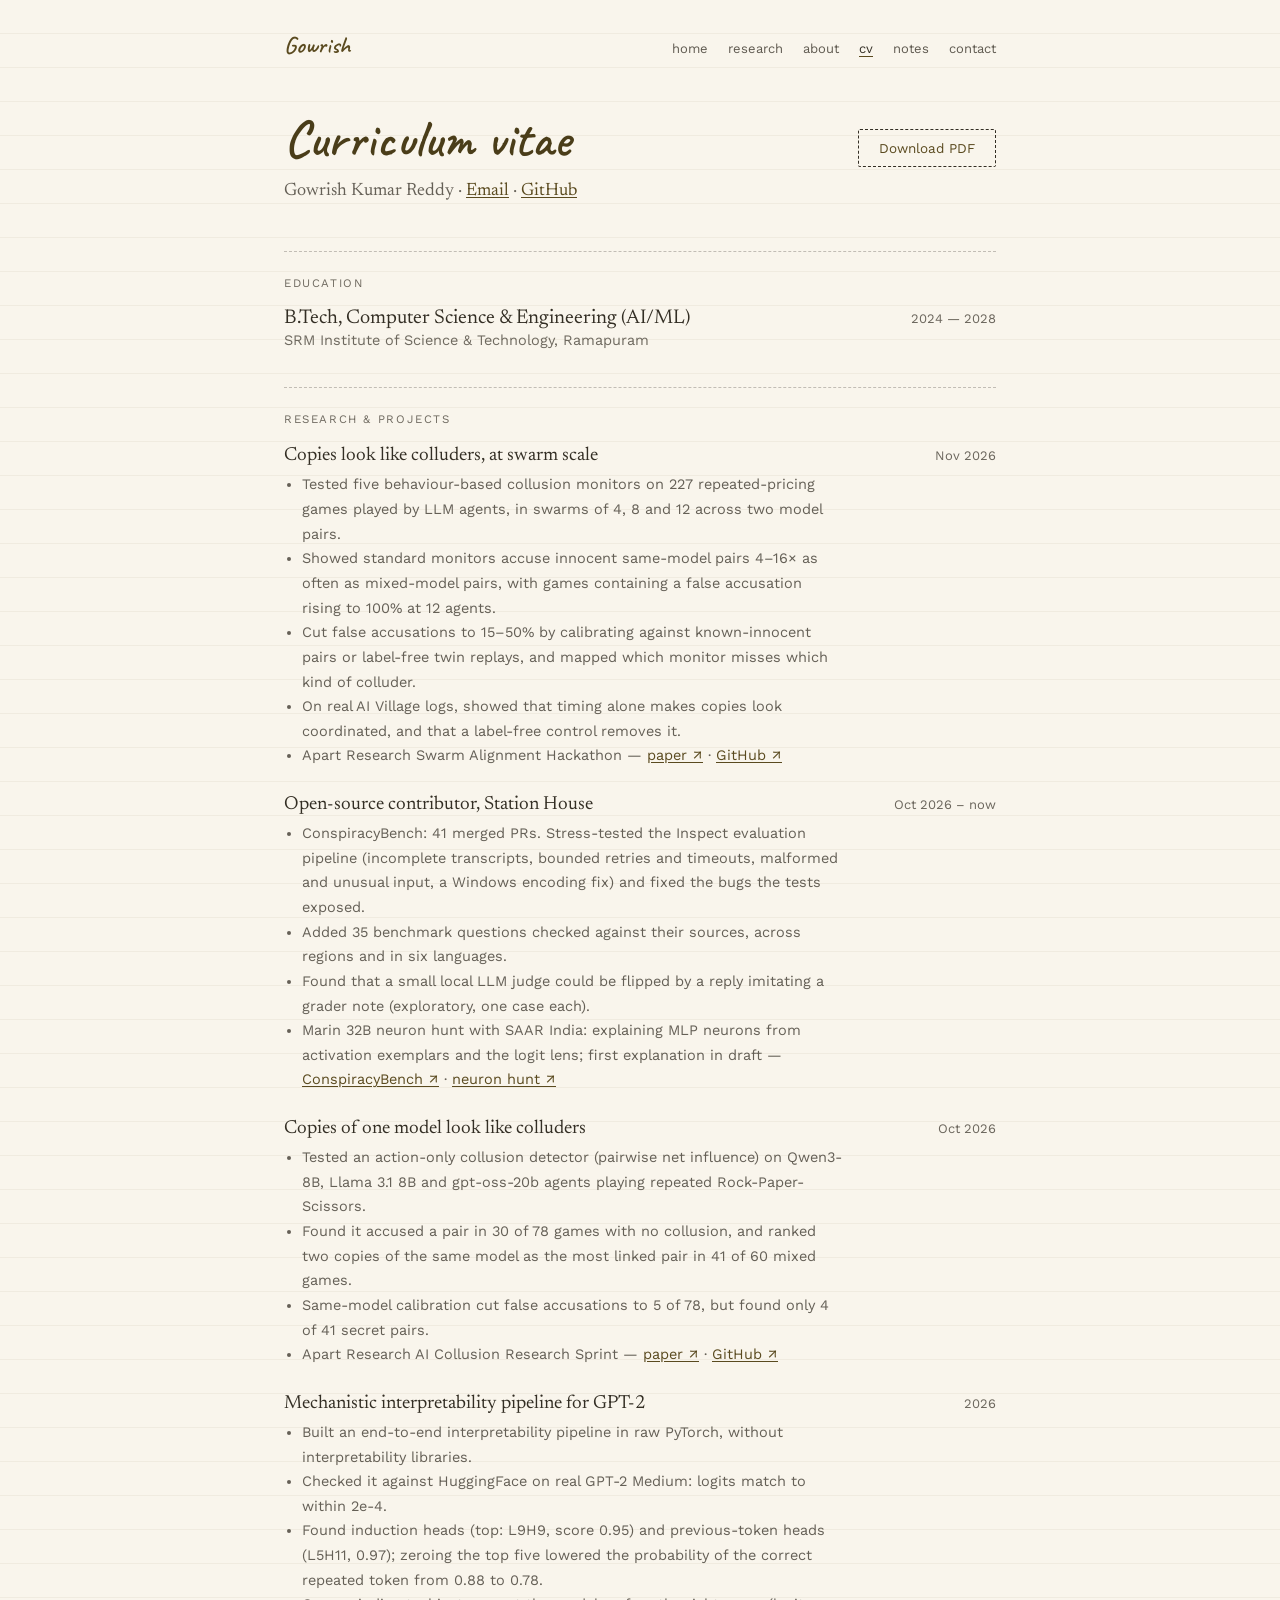
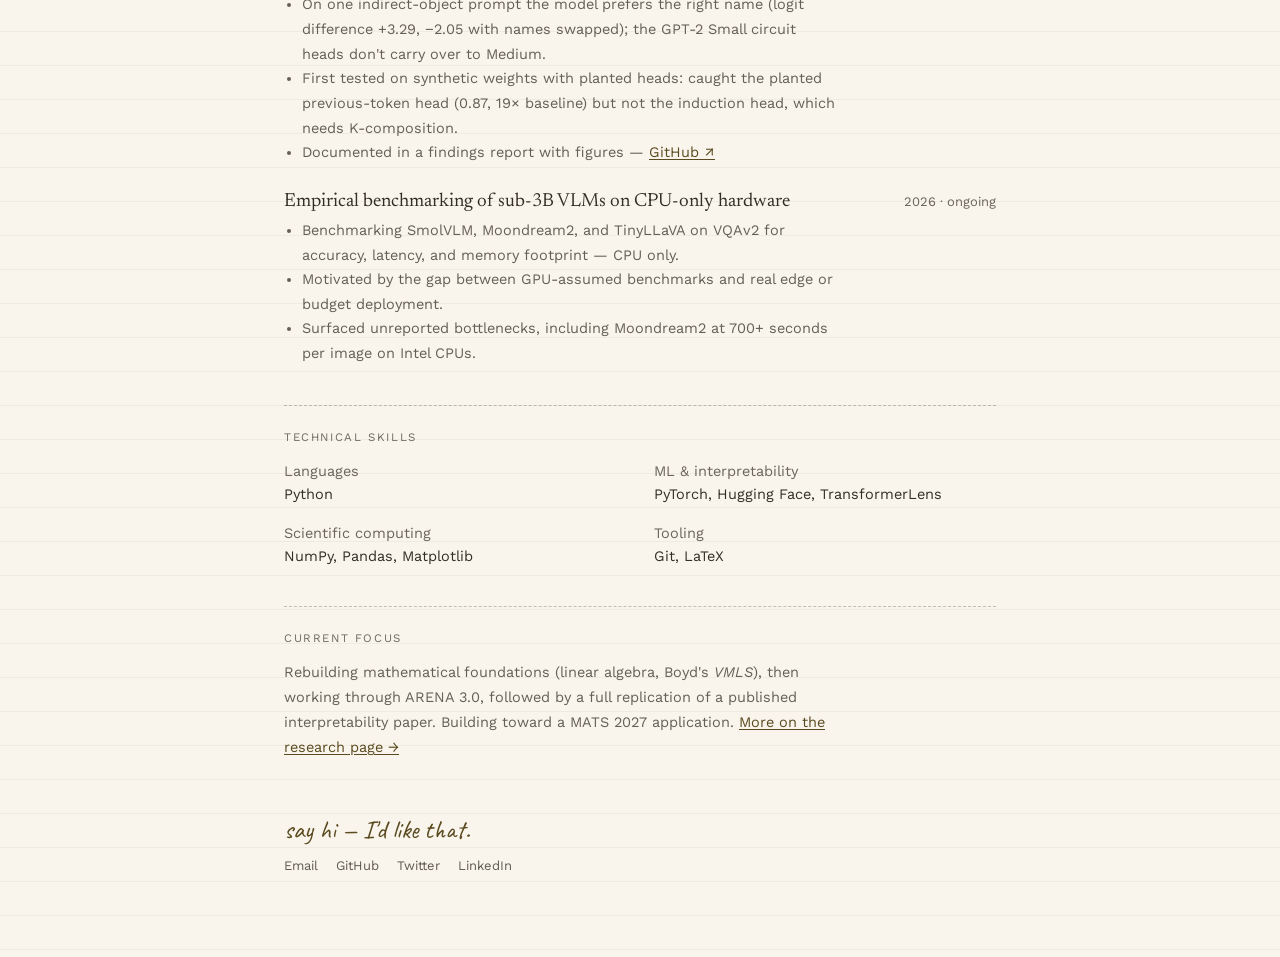
==== commit 8f784890: "Remove 'solo' from project descriptions on the site and CV" ====
--- a/cv/index.html
+++ b/cv/index.html
@@ -62,7 +62,7 @@
           <li>Showed standard monitors accuse innocent same-model pairs 4–16× as often as mixed-model pairs, with games containing a false accusation rising to 100% at 12 agents.</li>
           <li>Cut false accusations to 15–50% by calibrating against known-innocent pairs or label-free twin replays, and mapped which monitor misses which kind of colluder.</li>
           <li>On real AI Village logs, showed that timing alone makes copies look coordinated, and that a label-free control removes it.</li>
-          <li>Solo entry, Apart Research Swarm Alignment Hackathon — <a href="/research/copies-look-like-colluders-swarm.pdf" class="link-underline" style="text-underline-offset:2px" target="_blank" rel="noopener noreferrer">paper ↗</a> · <a href="https://github.com/gowrish-kumar-61/copies-look-like-colluders-swarm" class="link-underline" style="text-underline-offset:2px" target="_blank" rel="noopener noreferrer">GitHub ↗</a></li>
+          <li>Apart Research Swarm Alignment Hackathon — <a href="/research/copies-look-like-colluders-swarm.pdf" class="link-underline" style="text-underline-offset:2px" target="_blank" rel="noopener noreferrer">paper ↗</a> · <a href="https://github.com/gowrish-kumar-61/copies-look-like-colluders-swarm" class="link-underline" style="text-underline-offset:2px" target="_blank" rel="noopener noreferrer">GitHub ↗</a></li>
         </ul>
       </div>
 
@@ -88,7 +88,7 @@
           <li>Tested an action-only collusion detector (pairwise net influence) on Qwen3-8B, Llama 3.1 8B and gpt-oss-20b agents playing repeated Rock-Paper-Scissors.</li>
           <li>Found it accused a pair in 30 of 78 games with no collusion, and ranked two copies of the same model as the most linked pair in 41 of 60 mixed games.</li>
           <li>Same-model calibration cut false accusations to 5 of 78, but found only 4 of 41 secret pairs.</li>
-          <li>Solo entry, Apart Research AI Collusion Research Sprint — <a href="/research/copies-look-like-colluders.pdf" class="link-underline" style="text-underline-offset:2px" target="_blank" rel="noopener noreferrer">paper ↗</a> · <a href="https://github.com/gowrish-kumar-61/copies-look-like-colluders" class="link-underline" style="text-underline-offset:2px" target="_blank" rel="noopener noreferrer">GitHub ↗</a></li>
+          <li>Apart Research AI Collusion Research Sprint — <a href="/research/copies-look-like-colluders.pdf" class="link-underline" style="text-underline-offset:2px" target="_blank" rel="noopener noreferrer">paper ↗</a> · <a href="https://github.com/gowrish-kumar-61/copies-look-like-colluders" class="link-underline" style="text-underline-offset:2px" target="_blank" rel="noopener noreferrer">GitHub ↗</a></li>
         </ul>
       </div>
 
